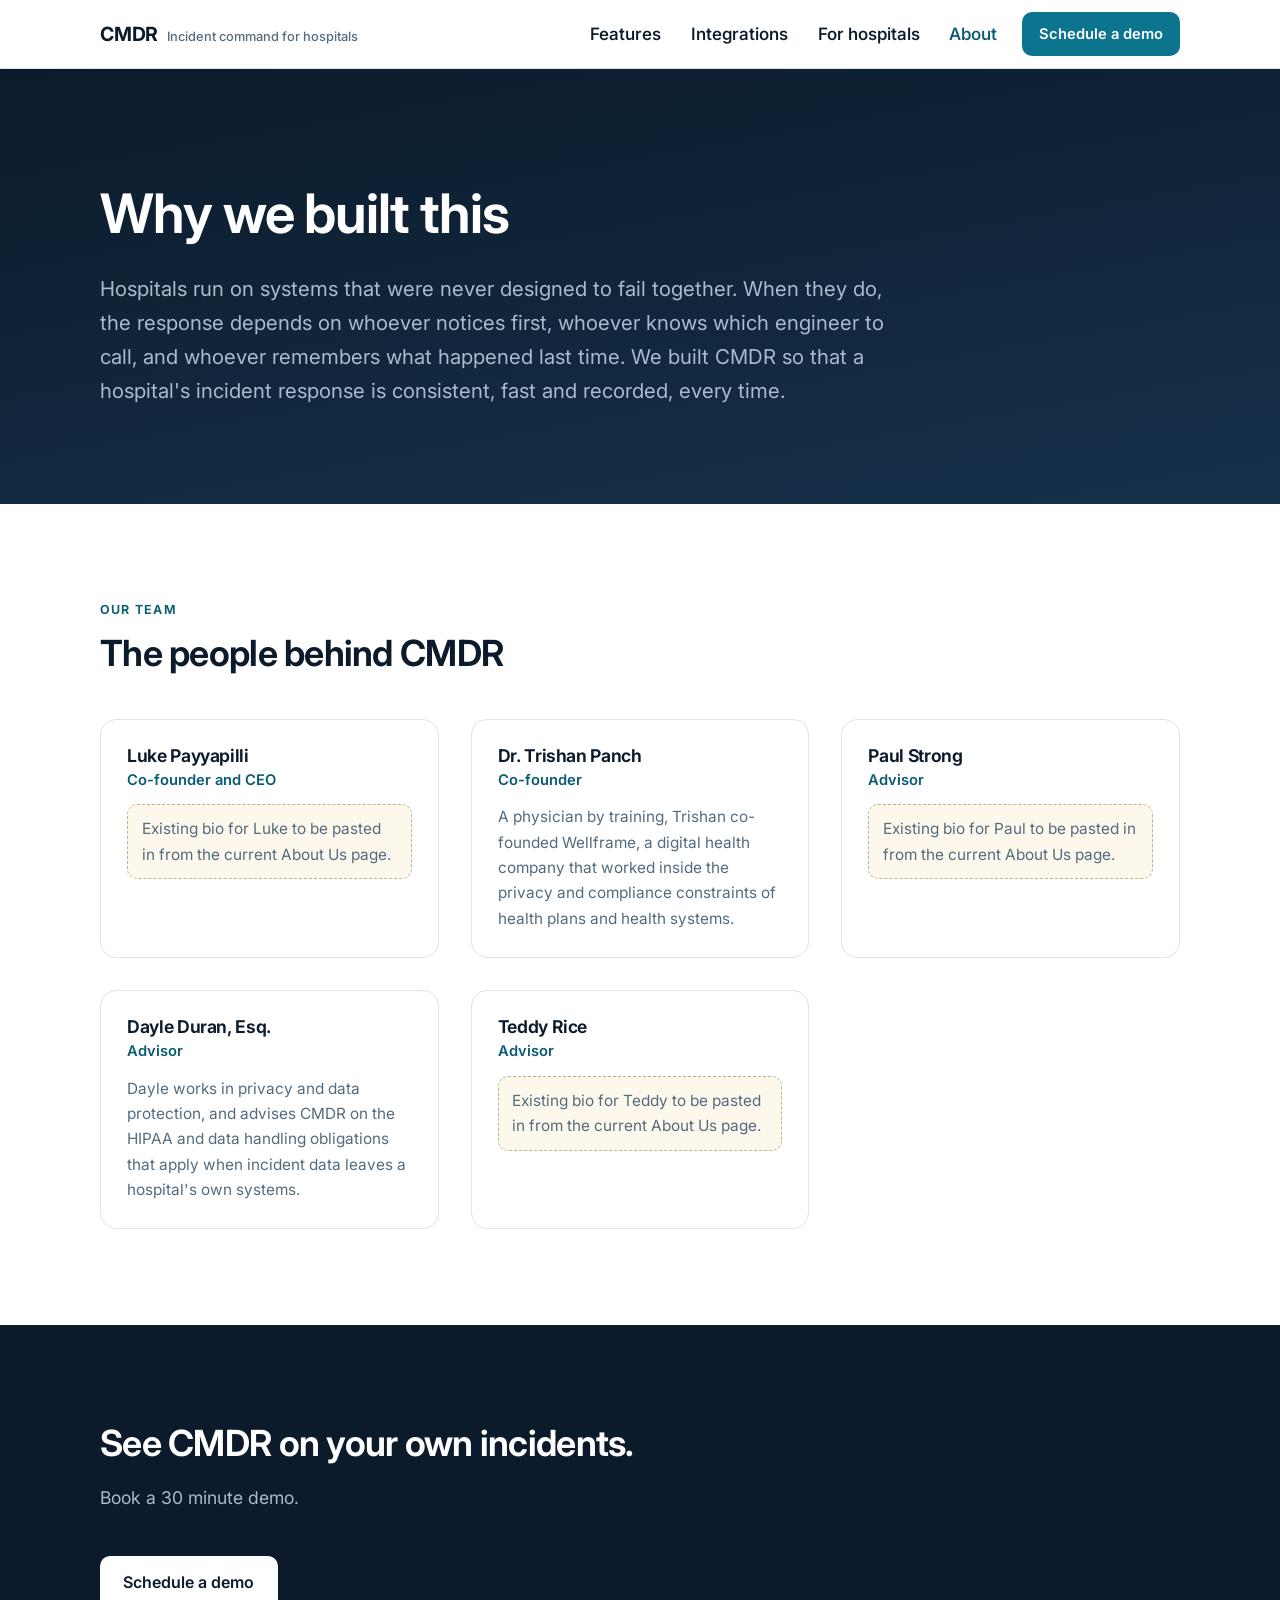
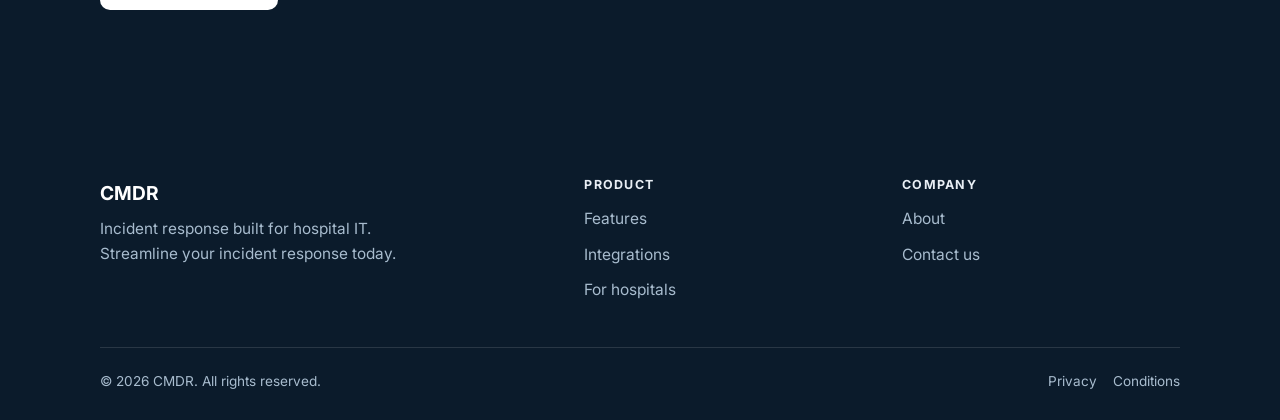
==== about.html @ bb186358 "Reposition site for hospital IT buyers Applies the suggestions in "CMDR website: suggested changes"." ====
<!DOCTYPE html>
<html lang="en">
<head>
  <meta charset="utf-8">
  <meta name="viewport" content="width=device-width, initial-scale=1">
  <title>Our Team - CMDR Incident Response for Hospitals</title>
  <meta name="description" content="Why we built CMDR, and the team behind incident response for hospital IT.">
  <link rel="preconnect" href="https://fonts.googleapis.com">
  <link rel="preconnect" href="https://fonts.gstatic.com" crossorigin>
  <link rel="stylesheet" href="https://fonts.googleapis.com/css2?family=Inter:wght@400;500;600;700&display=swap">
  <link rel="stylesheet" href="assets/css/styles.css">
</head>
<body>
    <a class="visually-hidden" href="#main">Skip to content</a>

  <header class="site-header">
    <div class="wrap site-header__inner">
      <a class="brand" href="index.html">
        CMDR
        <span class="brand__tag">Incident command for hospitals</span>
      </a>

      <button class="nav-toggle" type="button" aria-controls="site-nav" aria-expanded="false">
        Menu
      </button>

      <!-- Product (Features, Integrations) / Healthcare / About / Schedule a demo -->
      <nav class="nav" id="site-nav" aria-label="Main">
        <ul class="nav__list">
          <li><a class="nav__link" href="features.html">Features</a></li>
          <li><a class="nav__link" href="integrations.html">Integrations</a></li>
          <li><a class="nav__link" href="healthcare.html">For hospitals</a></li>
          <li><a class="nav__link" href="about.html" aria-current="page">About</a></li>
            <li class="nav__cta"><a class="btn btn--primary btn--sm" href="contact.html">Schedule a demo</a></li>
        </ul>
      </nav>
    </div>
  </header>

  <main id="main">

    <!-- Why we built this. -->
    <section class="hero">
      <div class="wrap">
        <h1>Why we built this</h1>
        <p class="hero__sub">
          Hospitals run on systems that were never designed to fail together. When
          they do, the response depends on whoever notices first, whoever knows
          which engineer to call, and whoever remembers what happened last time. We
          built CMDR so that a hospital's incident response is consistent, fast and
          recorded, every time.
        </p>
      </div>
    </section>

    <!-- Team: roles added; bio bodies still to be pasted back in, see NOTES.md. -->
    <section class="section">
      <div class="wrap">
        <div class="section-head">
          <span class="eyebrow">Our team</span>
          <h2>The people behind CMDR</h2>
        </div>

        <div class="grid grid--3">
          <div class="person">
            <h3>Luke Payyapilli</h3>
            <span class="person__role">Co-founder and CEO</span>
            <!-- TODO: paste the existing bio for Luke from the current About Us page. -->
            <p class="todo">Existing bio for Luke to be pasted in from the current About Us page.</p>
          </div>

          <div class="person">
            <h3>Dr. Trishan Panch</h3>
            <span class="person__role">Co-founder</span>
            <!-- TODO: paste the existing bio, keeping the added healthcare clause below. -->
            <p>
              A physician by training, Trishan co-founded Wellframe, a digital
              health company that worked inside the privacy and compliance
              constraints of health plans and health systems.
            </p>
          </div>

          <div class="person">
            <h3>Paul Strong</h3>
            <span class="person__role">Advisor</span>
            <!-- TODO: paste the existing bio for Paul from the current About Us page. -->
            <p class="todo">Existing bio for Paul to be pasted in from the current About Us page.</p>
          </div>

          <div class="person">
            <h3>Dayle Duran, Esq.</h3>
            <span class="person__role">Advisor</span>
            <!-- TODO: paste the existing bio, keeping the added privacy clause below. -->
            <p>
              Dayle works in privacy and data protection, and advises CMDR on the
              HIPAA and data handling obligations that apply when incident data
              leaves a hospital's own systems.
            </p>
          </div>

          <div class="person">
            <h3>Teddy Rice</h3>
            <span class="person__role">Advisor</span>
            <!-- TODO: paste the existing bio for Teddy from the current About Us page. -->
            <p class="todo">Existing bio for Teddy to be pasted in from the current About Us page.</p>
          </div>
        </div>
      </div>
    </section>

    <!-- PARTNERS BLOCK - PENDING CONFIRMATION: enable once Boston Children's Hospital has
         approved use of its name and logo on the website. The MSA covers
         publishing results, which may not extend to logo use.
    <section class="section section--alt">
      <div class="wrap partners">
        <p class="partners__label">Partners</p>
        <div class="partners__row">
          <div class="partners__item">Boston Children's Hospital &mdash; Founding Hospital Partner</div>
          <div class="partners__item">BCH Innovation and Digital Health Accelerator</div>
        </div>
      </div>
    </section>
    -->

    <section class="section section--dark">
      <div class="wrap">
        <div class="section-head">
          <h2>See CMDR on your own incidents.</h2>
          <p class="lede">Book a 30 minute demo.</p>
        </div>
        <div class="btn-row">
          <a class="btn btn--on-dark" href="contact.html">Schedule a demo</a>
        </div>
      </div>
    </section>

  </main>

    <footer class="site-footer">
    <div class="wrap">
      <div class="footer-top">
        <div class="footer-brand">
          <span class="footer-brand__name">CMDR</span>
          <p>Incident response built for hospital IT. Streamline your incident response today.</p>
          <!-- PENDING CONFIRMATION: enable once Boston Children's Hospital has
               approved use of its name on the website.
          <p style="margin-top:.6rem">Built in Boston with Boston Children's Hospital.</p>
          -->
        </div>

        <div class="footer-col">
          <h4>Product</h4>
          <ul>
            <li><a href="features.html">Features</a></li>
            <li><a href="integrations.html">Integrations</a></li>
            <li><a href="healthcare.html">For hospitals</a></li>
          </ul>
        </div>

        <div class="footer-col">
          <h4>Company</h4>
          <ul>
            <li><a href="about.html">About</a></li>
            <li><a href="contact.html">Contact us</a></li>
          </ul>
        </div>
      </div>

      <div class="footer-bottom">
        <span>&copy; 2026 CMDR. All rights reserved.</span>
        <span class="footer-legal">
          <a href="privacy.html">Privacy</a>
          <a href="terms.html">Conditions</a>
        </span>
      </div>
    </div>
  </footer>

  <script src="assets/js/main.js" defer></script>
</body>
</html>
---- assets/css/styles.css ----
/* ==========================================================================
   CMDR — incident response for hospital IT
   Design tokens + components. No build step; single stylesheet.
   ========================================================================== */

:root {
  --ink:          #0b1b2b;
  --ink-2:        #16304a;
  --accent:       #0d7490;
  --accent-dark:  #095c74;
  --accent-soft:  #e6f2f6;
  --surface:      #ffffff;
  --surface-alt:  #f5f8fa;
  --border:       #dce5eb;
  --text:         #1b2a38;
  --muted:        #536b7f;
  --on-dark:      #e8eef4;
  --on-dark-mute: #a8bcce;

  --radius:    10px;
  --radius-lg: 16px;
  --shadow:    0 1px 2px rgba(11, 27, 43, .06), 0 8px 24px rgba(11, 27, 43, .06);
  --shadow-lg: 0 2px 4px rgba(11, 27, 43, .06), 0 20px 48px rgba(11, 27, 43, .12);

  --gutter:  20px;
  --maxw:    1120px;
  --maxw-rd: 760px; /* reading measure */

  --font: "Inter", -apple-system, BlinkMacSystemFont, "Segoe UI", Roboto,
          "Helvetica Neue", Arial, sans-serif;
}

*, *::before, *::after { box-sizing: border-box; }

html { -webkit-text-size-adjust: 100%; scroll-behavior: smooth; }

body {
  margin: 0;
  font-family: var(--font);
  font-size: 17px;
  line-height: 1.65;
  color: var(--text);
  background: var(--surface);
  -webkit-font-smoothing: antialiased;
}

h1, h2, h3, h4 {
  margin: 0 0 .5em;
  line-height: 1.18;
  letter-spacing: -.02em;
  color: var(--ink);
  font-weight: 650;
}
h1 { font-size: clamp(2.1rem, 5.2vw, 3.4rem); }
h2 { font-size: clamp(1.6rem, 3.4vw, 2.25rem); }
h3 { font-size: 1.2rem; }
p  { margin: 0 0 1rem; }
p:last-child { margin-bottom: 0; }

a { color: var(--accent-dark); text-decoration: none; }
a:hover { text-decoration: underline; }

img, svg { max-width: 100%; height: auto; display: block; }

:focus-visible {
  outline: 3px solid var(--accent);
  outline-offset: 2px;
  border-radius: 4px;
}

.visually-hidden {
  position: absolute; width: 1px; height: 1px;
  margin: -1px; padding: 0; overflow: hidden;
  clip: rect(0 0 0 0); white-space: nowrap; border: 0;
}

/* --------------------------------------------------------------- layout -- */

.wrap {
  width: 100%;
  max-width: var(--maxw);
  margin-inline: auto;
  padding-inline: var(--gutter);
}

.section { padding: clamp(56px, 8vw, 96px) 0; }
.section--tight { padding: clamp(40px, 5vw, 64px) 0; }
.section--alt { background: var(--surface-alt); }
.section--dark { background: var(--ink); color: var(--on-dark); }
.section--dark h2, .section--dark h3 { color: #fff; }
.section--dark p { color: var(--on-dark-mute); }
.section + .section { border-top: 1px solid transparent; }

.eyebrow {
  display: block;
  font-size: .78rem;
  font-weight: 650;
  letter-spacing: .1em;
  text-transform: uppercase;
  color: var(--accent-dark);
  margin-bottom: .75rem;
}
.section--dark .eyebrow { color: #6fc6de; }

.lede { font-size: 1.1rem; color: var(--muted); max-width: var(--maxw-rd); }
.section--dark .lede { color: var(--on-dark-mute); }

.section-head { max-width: var(--maxw-rd); margin-bottom: clamp(28px, 4vw, 44px); }

.grid { display: grid; gap: clamp(20px, 3vw, 32px); }
@media (min-width: 720px) {
  .grid--2 { grid-template-columns: repeat(2, 1fr); }
  .grid--3 { grid-template-columns: repeat(3, 1fr); }
  .grid--4 { grid-template-columns: repeat(2, 1fr); }
}
@media (min-width: 1000px) {
  .grid--4 { grid-template-columns: repeat(4, 1fr); }
}
.grid--cards { grid-template-columns: repeat(auto-fit, minmax(230px, 1fr)); }

/* --------------------------------------------------------------- buttons -- */

.btn {
  display: inline-flex;
  align-items: center;
  gap: .5rem;
  padding: .8rem 1.4rem;
  border: 1px solid transparent;
  border-radius: var(--radius);
  font: inherit;
  font-weight: 600;
  font-size: 1rem;
  cursor: pointer;
  text-decoration: none;
  transition: background-color .15s ease, border-color .15s ease, color .15s ease;
}
.btn:hover { text-decoration: none; }

.btn--primary { background: var(--accent); color: #fff; }
.btn--primary:hover { background: var(--accent-dark); }

.btn--ghost { background: transparent; color: var(--ink); border-color: var(--border); }
.btn--ghost:hover { border-color: var(--accent); color: var(--accent-dark); }

.btn--on-dark { background: #fff; color: var(--ink); }
.btn--on-dark:hover { background: var(--accent-soft); }

.btn--sm { padding: .55rem 1rem; font-size: .92rem; }

.btn-row { display: flex; flex-wrap: wrap; gap: 12px; align-items: center; }

/* ---------------------------------------------------------------- header -- */

.site-header {
  position: sticky;
  top: 0;
  z-index: 50;
  /* Opaque by default: where backdrop-filter is unsupported, a translucent
     header lets scrolled content bleed through it. */
  background: var(--surface);
  border-bottom: 1px solid var(--border);
}
@supports (backdrop-filter: blur(8px)) {
  .site-header {
    background: rgba(255, 255, 255, .88);
    backdrop-filter: blur(10px);
  }
}
.site-header__inner {
  display: flex;
  align-items: center;
  gap: 16px;
  min-height: 68px;
}

.brand {
  display: inline-flex;
  align-items: baseline;
  gap: .55rem;
  font-weight: 700;
  font-size: 1.22rem;
  letter-spacing: -.01em;
  color: var(--ink);
  margin-right: auto;
}
.brand:hover { text-decoration: none; }
.brand__tag {
  font-size: .8rem;
  font-weight: 500;
  letter-spacing: 0;
  color: var(--muted);
  white-space: nowrap;
}
@media (max-width: 600px) { .brand__tag { display: none; } }

.nav-toggle {
  display: inline-flex;
  align-items: center;
  gap: .5rem;
  margin-left: auto;
  padding: .5rem .8rem;
  background: transparent;
  border: 1px solid var(--border);
  border-radius: var(--radius);
  font: inherit;
  font-size: .95rem;
  color: var(--ink);
  cursor: pointer;
}
@media (min-width: 900px) { .nav-toggle { display: none; } }

.nav { display: none; }
.nav[data-open="true"] { display: block; }
.nav__list {
  list-style: none;
  margin: 0;
  padding: 0 0 16px;
  display: flex;
  flex-direction: column;
  gap: 2px;
}
.nav__link {
  display: block;
  padding: .6rem .2rem;
  font-weight: 550;
  color: var(--ink);
}
.nav__link:hover { color: var(--accent-dark); text-decoration: none; }
.nav__link[aria-current="page"] { color: var(--accent-dark); }
.nav__cta { margin-top: 8px; }

@media (min-width: 900px) {
  .nav { display: block !important; margin-left: auto; }
  .nav__list { flex-direction: row; align-items: center; gap: 4px; padding: 0; }
  .nav__link { padding: .5rem .8rem; border-radius: var(--radius); }
  .nav__cta { margin: 0 0 0 8px; }
}

/* ------------------------------------------------------------------ hero -- */

.hero {
  background: linear-gradient(170deg, var(--ink) 0%, var(--ink-2) 100%);
  color: var(--on-dark);
  padding: clamp(64px, 9vw, 112px) 0 clamp(56px, 8vw, 96px);
}
.hero h1 { color: #fff; max-width: 18ch; }
.hero__sub {
  font-size: clamp(1.05rem, 1.8vw, 1.28rem);
  color: var(--on-dark-mute);
  max-width: 62ch;
  margin-bottom: 2rem;
}
.hero__sub strong { color: #fff; font-weight: 600; }
.hero__note {
  margin-top: 1.5rem;
  font-size: .95rem;
  color: var(--on-dark-mute);
}

/* ------------------------------------------------------- problem / proof -- */

.band { display: grid; gap: clamp(20px, 3vw, 28px); }
@media (min-width: 820px) { .band { grid-template-columns: 1fr 1fr; } }

.band__card {
  padding: clamp(24px, 3vw, 32px);
  border: 1px solid var(--border);
  border-radius: var(--radius-lg);
  background: var(--surface);
}
.band__card--fix {
  background: var(--accent-soft);
  border-color: #c3dfe8;
}
.band__label {
  font-size: .78rem;
  font-weight: 700;
  letter-spacing: .1em;
  text-transform: uppercase;
  color: var(--muted);
  margin-bottom: .6rem;
}
.band__card--fix .band__label { color: var(--accent-dark); }
.band__card p { font-size: 1.06rem; }

/* --------------------------------------------------------------- partners -- */

.partners { text-align: center; }
.partners__label {
  font-size: .8rem;
  font-weight: 650;
  letter-spacing: .1em;
  text-transform: uppercase;
  color: var(--muted);
  margin-bottom: 1rem;
}
.partners__row {
  display: flex;
  flex-wrap: wrap;
  gap: clamp(24px, 5vw, 56px);
  align-items: center;
  justify-content: center;
}
.partners__item { font-weight: 600; color: var(--ink); }

/* ---------------------------------------------------------------- cards --- */

.card {
  padding: clamp(22px, 2.6vw, 28px);
  background: var(--surface);
  border: 1px solid var(--border);
  border-radius: var(--radius-lg);
  height: 100%;
}
.card h3 { margin-bottom: .4rem; }
.card p { color: var(--muted); font-size: .98rem; }
.card__num {
  display: inline-flex;
  align-items: center;
  justify-content: center;
  width: 30px; height: 30px;
  margin-bottom: 1rem;
  border-radius: 8px;
  background: var(--accent-soft);
  color: var(--accent-dark);
  font-size: .9rem;
  font-weight: 700;
}
.section--dark .card {
  background: rgba(255, 255, 255, .04);
  border-color: rgba(255, 255, 255, .14);
}
.section--dark .card p { color: var(--on-dark-mute); }
.section--dark .card__num { background: rgba(111, 198, 222, .16); color: #8fd6e8; }

/* ------------------------------------------------------------- accordion -- */

.accordion { border-top: 1px solid var(--border); max-width: 880px; }
.accordion__item { border-bottom: 1px solid var(--border); }
.accordion__trigger {
  display: flex;
  align-items: flex-start;
  gap: 1rem;
  width: 100%;
  padding: 1.15rem .25rem;
  background: none;
  border: 0;
  font: inherit;
  font-size: 1.08rem;
  font-weight: 600;
  color: var(--ink);
  text-align: left;
  cursor: pointer;
}
.accordion__trigger:hover { color: var(--accent-dark); }
.accordion__icon {
  flex: none;
  margin-left: auto;
  width: 22px; height: 22px;
  position: relative;
  translate: 0 4px;
}
.accordion__icon::before,
.accordion__icon::after {
  content: "";
  position: absolute;
  inset: 50% 0 auto 0;
  height: 2px;
  background: var(--accent);
  border-radius: 2px;
  transition: transform .18s ease;
}
.accordion__icon::after { rotate: 90deg; }
.accordion__trigger[aria-expanded="true"] .accordion__icon::after { transform: scaleX(0); }
.accordion__panel { padding: 0 3rem 1.4rem .25rem; max-width: 72ch; }
.accordion__panel[hidden] { display: none; }
.accordion__panel p { color: var(--muted); }
.accordion__panel dt { font-weight: 600; color: var(--ink); margin-top: .85rem; }
.accordion__panel dd { margin: .15rem 0 0; color: var(--muted); }

/* ------------------------------------------------------------ media rows -- */

.media {
  display: grid;
  gap: clamp(24px, 4vw, 48px);
  align-items: center;
}
@media (min-width: 900px) {
  .media { grid-template-columns: 1fr 1.15fr; }
  .media--flip .media__text { order: 2; }
}
.media + .media { margin-top: clamp(48px, 7vw, 88px); }
.media__text { max-width: 54ch; }

.figure {
  margin: 0;
  border: 1px solid var(--border);
  border-radius: var(--radius-lg);
  background: var(--surface-alt);
  box-shadow: var(--shadow);
  overflow: hidden;
}
.figure svg { width: 100%; height: auto; display: block; }
.figure figcaption {
  padding: .7rem 1rem;
  border-top: 1px solid var(--border);
  font-size: .85rem;
  color: var(--muted);
  background: var(--surface);
}

/* ------------------------------------------------------------- timeline -- */

.phase { position: relative; padding-left: 1.75rem; }
.phase::before {
  content: "";
  position: absolute;
  left: 0; top: .55rem;
  width: 11px; height: 11px;
  border-radius: 50%;
  background: var(--accent);
}
.phase::after {
  content: "";
  position: absolute;
  left: 5px; top: 1.6rem; bottom: -1.4rem;
  width: 1px;
  background: var(--border);
}
.phase:last-child::after { display: none; }
.phase + .phase { margin-top: clamp(28px, 3vw, 40px); }
.phase__year {
  font-size: .8rem;
  font-weight: 700;
  letter-spacing: .08em;
  text-transform: uppercase;
  color: var(--accent-dark);
}
.phase h3 { margin: .15rem 0 .35rem; }
.phase p { color: var(--muted); max-width: 66ch; }

.tag {
  display: inline-block;
  margin-left: .6rem;
  padding: .12rem .5rem;
  border: 1px solid var(--border);
  border-radius: 999px;
  background: var(--surface-alt);
  font-size: .72rem;
  font-weight: 650;
  letter-spacing: .04em;
  text-transform: uppercase;
  color: var(--muted);
  vertical-align: 2px;
}

/* ----------------------------------------------------------- integrations -- */

.integration {
  display: flex;
  flex-direction: column;
  gap: .9rem;
  align-items: flex-start;
  padding: clamp(20px, 2.4vw, 26px);
  background: var(--surface);
  border: 1px solid var(--border);
  border-radius: var(--radius-lg);
  height: 100%;
}
.integration__mark {
  flex: none;
  width: 40px; height: 40px;
  display: grid;
  place-items: center;
  border-radius: 9px;
  background: var(--accent-soft);
  color: var(--accent-dark);
  font-size: .82rem;
  font-weight: 700;
}
.integration h3 { font-size: 1.05rem; margin-bottom: .25rem; }
.integration p { margin: 0; font-size: .95rem; color: var(--muted); }

.status-note {
  display: flex;
  gap: .75rem;
  max-width: var(--maxw-rd);
  margin-top: clamp(28px, 3vw, 36px);
  padding: 1rem 1.15rem;
  border: 1px solid var(--border);
  border-left: 3px solid var(--accent);
  border-radius: var(--radius);
  background: var(--surface-alt);
  font-size: .95rem;
  color: var(--muted);
}

/* ------------------------------------------------------------------ team -- */

.person {
  padding: clamp(20px, 2.4vw, 26px);
  border: 1px solid var(--border);
  border-radius: var(--radius-lg);
  background: var(--surface);
  height: 100%;
}
.person h3 { margin-bottom: .1rem; font-size: 1.1rem; }
.person__role {
  display: block;
  margin-bottom: .75rem;
  font-size: .92rem;
  font-weight: 600;
  color: var(--accent-dark);
}
.person p { font-size: .96rem; color: var(--muted); }

/* ------------------------------------------------------------------ form -- */

.form-card {
  padding: clamp(24px, 3.4vw, 40px);
  background: var(--surface);
  border: 1px solid var(--border);
  border-radius: var(--radius-lg);
  box-shadow: var(--shadow);
}
.field { margin-bottom: 1.1rem; }
.field label {
  display: block;
  margin-bottom: .35rem;
  font-size: .92rem;
  font-weight: 600;
  color: var(--ink);
}
.field .hint { font-weight: 400; color: var(--muted); }
.field input,
.field select,
.field textarea {
  width: 100%;
  padding: .7rem .85rem;
  font: inherit;
  font-size: 1rem;
  color: var(--text);
  background: var(--surface);
  border: 1px solid var(--border);
  border-radius: var(--radius);
}
.field textarea { min-height: 120px; resize: vertical; }
.field input:focus, .field select:focus, .field textarea:focus { border-color: var(--accent); }
.field-row { display: grid; gap: 1.1rem; }
@media (min-width: 560px) { .field-row { grid-template-columns: 1fr 1fr; } }
.form-foot { margin-top: .5rem; font-size: .88rem; color: var(--muted); }

/* ---------------------------------------------------------------- footer -- */

.site-footer {
  background: var(--ink);
  color: var(--on-dark-mute);
  padding: clamp(48px, 6vw, 72px) 0 28px;
}
.site-footer a { color: var(--on-dark-mute); }
.site-footer a:hover { color: #fff; }

.footer-top {
  display: grid;
  gap: clamp(28px, 4vw, 40px);
  padding-bottom: clamp(32px, 4vw, 44px);
  border-bottom: 1px solid rgba(255, 255, 255, .12);
}
@media (min-width: 760px) {
  .footer-top { grid-template-columns: 1.6fr 1fr 1fr; }
}
.footer-brand__name {
  display: block;
  font-size: 1.2rem;
  font-weight: 700;
  color: #fff;
  margin-bottom: .4rem;
}
.footer-brand p { max-width: 34ch; font-size: .96rem; }

.footer-col h4 {
  font-size: .78rem;
  font-weight: 700;
  letter-spacing: .1em;
  text-transform: uppercase;
  color: var(--on-dark);
  margin-bottom: .75rem;
}
.footer-col ul { list-style: none; margin: 0; padding: 0; }
.footer-col li + li { margin-top: .45rem; }
.footer-col a { font-size: .97rem; }

.footer-bottom {
  display: flex;
  flex-wrap: wrap;
  gap: .75rem 1.5rem;
  align-items: center;
  padding-top: 22px;
  font-size: .85rem;
}
.footer-legal { display: flex; flex-wrap: wrap; gap: 1rem; margin-left: auto; }
.footer-legal a { font-size: .85rem; }

@media (prefers-reduced-motion: reduce) {
  html { scroll-behavior: auto; }
  * { transition-duration: .01ms !important; }
}

/* A page title that is a full sentence rather than a headline needs a
   smaller size than the display h1. */
.h1-sentence {
  font-size: clamp(1.65rem, 3vw, 2.15rem);
  max-width: 28ch;
}

/* Visibly unfinished content, so a placeholder can never be published by
   accident. Remove the element along with the class when the copy lands. */
.todo {
  margin: 0;
  padding: .7rem .85rem;
  border: 1px dashed #c2b18a;
  border-radius: var(--radius);
  background: #fdf8ec;
  font-size: .88rem;
  color: #7a6430;
}
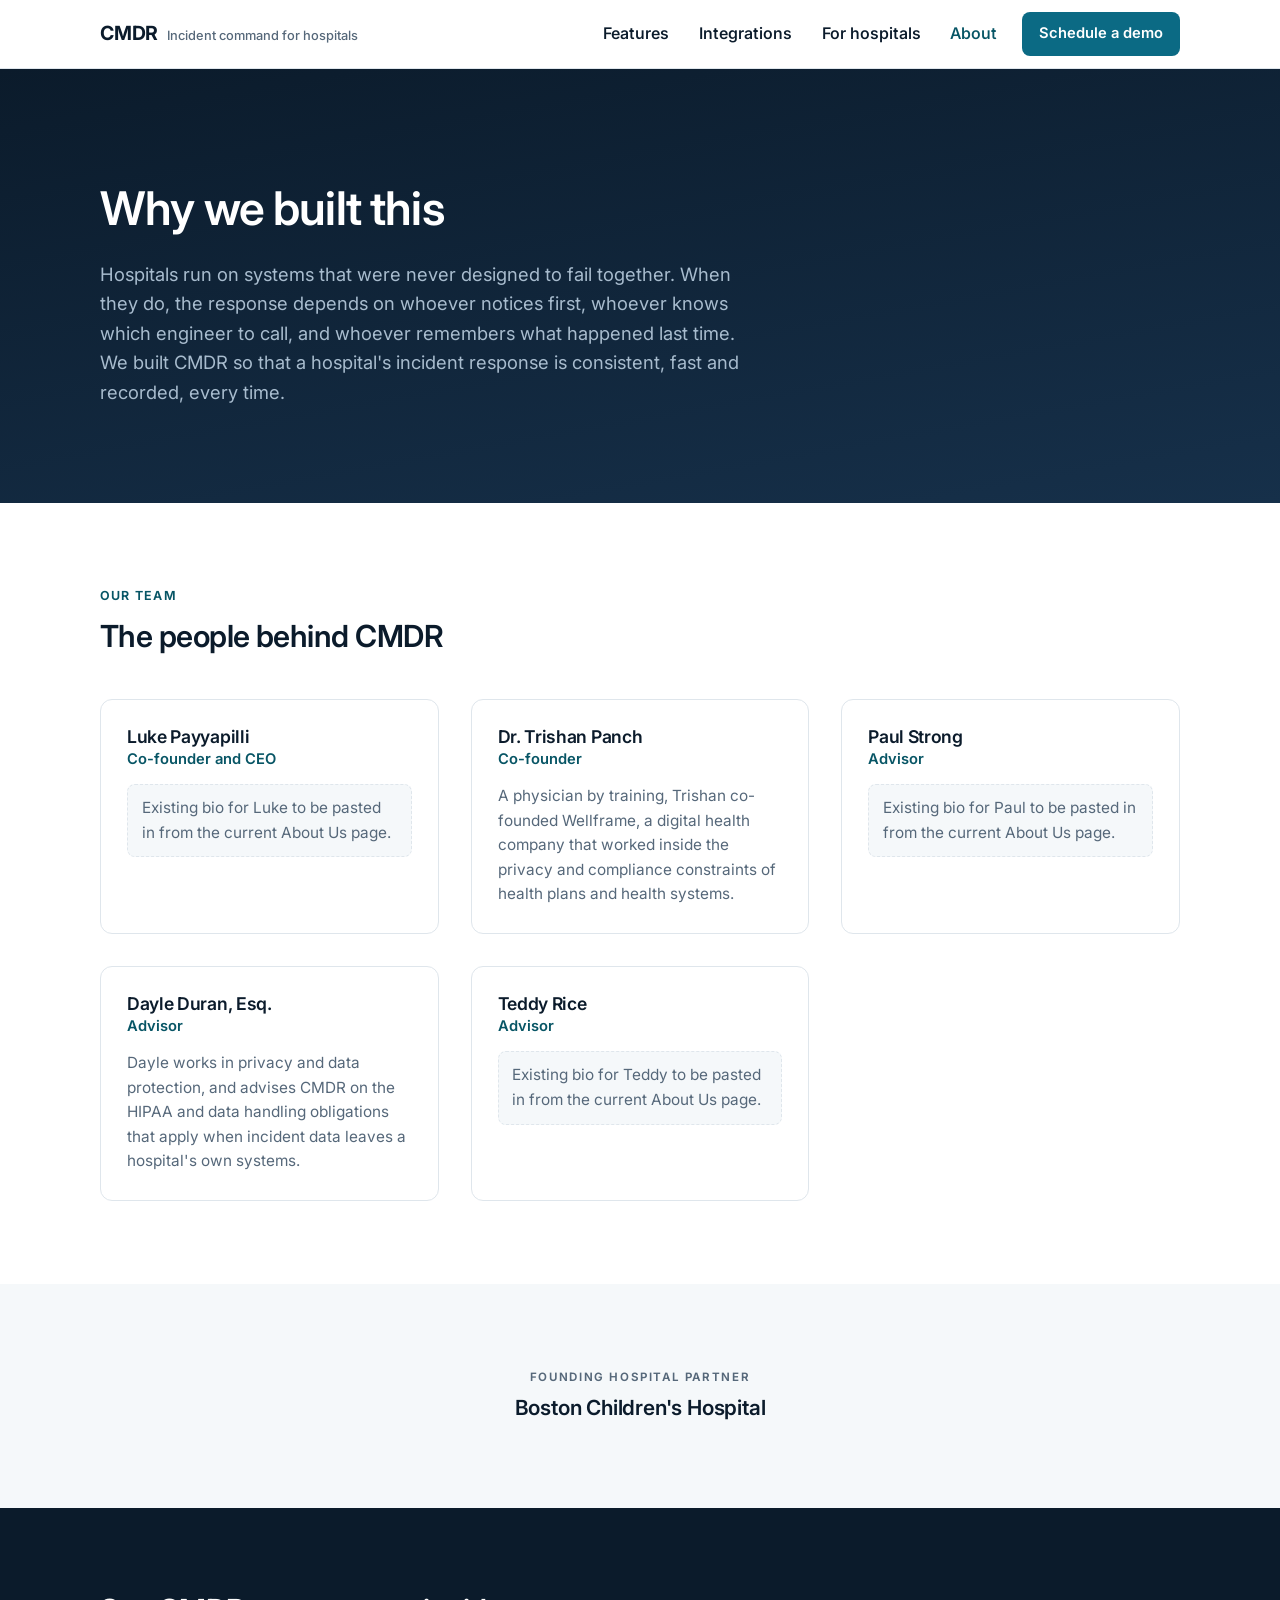
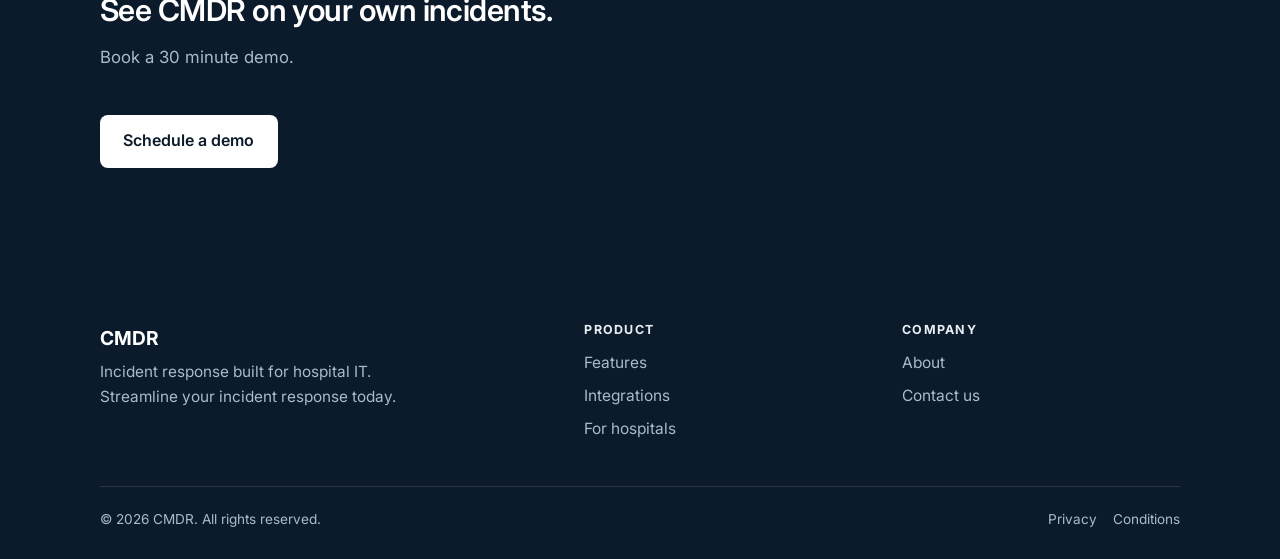
==== commit ac1daa8e: "Tighten copy, add BCH partner and the savings story from the deck Professionalism and concision pass" ====
--- a/about.html
+++ b/about.html
@@ -108,19 +108,12 @@
       </div>
     </section>
 
-    <!-- PARTNERS BLOCK - PENDING CONFIRMATION: enable once Boston Children's Hospital has
-         approved use of its name and logo on the website. The MSA covers
-         publishing results, which may not extend to logo use.
     <section class="section section--alt">
       <div class="wrap partners">
-        <p class="partners__label">Partners</p>
-        <div class="partners__row">
-          <div class="partners__item">Boston Children's Hospital &mdash; Founding Hospital Partner</div>
-          <div class="partners__item">BCH Innovation and Digital Health Accelerator</div>
-        </div>
+        <p class="partners__label">Founding Hospital Partner</p>
+        <p class="partners__name">Boston Children's Hospital</p>
       </div>
     </section>
-    -->
 
     <section class="section section--dark">
       <div class="wrap">
--- a/assets/css/styles.css
+++ b/assets/css/styles.css
@@ -6,20 +6,20 @@
 :root {
   --ink:          #0b1b2b;
   --ink-2:        #16304a;
-  --accent:       #0d7490;
-  --accent-dark:  #095c74;
-  --accent-soft:  #e6f2f6;
+  --accent:       #0b6a84;
+  --accent-dark:  #075565;
+  --accent-soft:  #eaf3f6;
   --surface:      #ffffff;
   --surface-alt:  #f5f8fa;
-  --border:       #dce5eb;
+  --border:       #dfe6ec;
   --text:         #1b2a38;
-  --muted:        #536b7f;
+  --muted:        #56687a;
   --on-dark:      #e8eef4;
   --on-dark-mute: #a8bcce;
 
-  --radius:    10px;
-  --radius-lg: 16px;
-  --shadow:    0 1px 2px rgba(11, 27, 43, .06), 0 8px 24px rgba(11, 27, 43, .06);
+  --radius:    8px;
+  --radius-lg: 12px;
+  --shadow:    0 1px 2px rgba(11, 27, 43, .04), 0 4px 12px rgba(11, 27, 43, .04);
   --shadow-lg: 0 2px 4px rgba(11, 27, 43, .06), 0 20px 48px rgba(11, 27, 43, .12);
 
   --gutter:  20px;
@@ -37,8 +37,8 @@
 body {
   margin: 0;
   font-family: var(--font);
-  font-size: 17px;
-  line-height: 1.65;
+  font-size: 16px;
+  line-height: 1.6;
   color: var(--text);
   background: var(--surface);
   -webkit-font-smoothing: antialiased;
@@ -46,14 +46,14 @@
 
 h1, h2, h3, h4 {
   margin: 0 0 .5em;
-  line-height: 1.18;
-  letter-spacing: -.02em;
-  color: var(--ink);
-  font-weight: 650;
-}
-h1 { font-size: clamp(2.1rem, 5.2vw, 3.4rem); }
-h2 { font-size: clamp(1.6rem, 3.4vw, 2.25rem); }
-h3 { font-size: 1.2rem; }
+  line-height: 1.2;
+  letter-spacing: -.018em;
+  color: var(--ink);
+  font-weight: 600;
+}
+h1 { font-size: clamp(2rem, 4.4vw, 2.9rem); }
+h2 { font-size: clamp(1.45rem, 2.8vw, 1.9rem); }
+h3 { font-size: 1.08rem; }
 p  { margin: 0 0 1rem; }
 p:last-child { margin-bottom: 0; }
 
@@ -83,8 +83,8 @@
   padding-inline: var(--gutter);
 }
 
-.section { padding: clamp(56px, 8vw, 96px) 0; }
-.section--tight { padding: clamp(40px, 5vw, 64px) 0; }
+.section { padding: clamp(52px, 6.5vw, 84px) 0; }
+.section--tight { padding: clamp(36px, 4.5vw, 56px) 0; }
 .section--alt { background: var(--surface-alt); }
 .section--dark { background: var(--ink); color: var(--on-dark); }
 .section--dark h2, .section--dark h3 { color: #fff; }
@@ -102,7 +102,7 @@
 }
 .section--dark .eyebrow { color: #6fc6de; }
 
-.lede { font-size: 1.1rem; color: var(--muted); max-width: var(--maxw-rd); }
+.lede { font-size: 1.05rem; color: var(--muted); max-width: var(--maxw-rd); }
 .section--dark .lede { color: var(--on-dark-mute); }
 
 .section-head { max-width: var(--maxw-rd); margin-bottom: clamp(28px, 4vw, 44px); }
@@ -243,12 +243,12 @@
   color: var(--on-dark);
   padding: clamp(64px, 9vw, 112px) 0 clamp(56px, 8vw, 96px);
 }
-.hero h1 { color: #fff; max-width: 18ch; }
+.hero h1 { color: #fff; max-width: 19ch; }
 .hero__sub {
-  font-size: clamp(1.05rem, 1.8vw, 1.28rem);
+  font-size: clamp(1.02rem, 1.5vw, 1.15rem);
   color: var(--on-dark-mute);
-  max-width: 62ch;
-  margin-bottom: 2rem;
+  max-width: 54ch;
+  margin-bottom: 1.6rem;
 }
 .hero__sub strong { color: #fff; font-weight: 600; }
 .hero__note {
@@ -281,27 +281,31 @@
   margin-bottom: .6rem;
 }
 .band__card--fix .band__label { color: var(--accent-dark); }
-.band__card p { font-size: 1.06rem; }
+.band__card p { font-size: 1rem; }
 
 /* --------------------------------------------------------------- partners -- */
 
+.partner-strip {
+  padding: clamp(22px, 3vw, 30px) 0;
+  border-bottom: 1px solid var(--border);
+  background: var(--surface);
+}
 .partners { text-align: center; }
 .partners__label {
-  font-size: .8rem;
+  margin: 0 0 .3rem;
+  font-size: .72rem;
   font-weight: 650;
-  letter-spacing: .1em;
+  letter-spacing: .14em;
   text-transform: uppercase;
   color: var(--muted);
-  margin-bottom: 1rem;
-}
-.partners__row {
-  display: flex;
-  flex-wrap: wrap;
-  gap: clamp(24px, 5vw, 56px);
-  align-items: center;
-  justify-content: center;
-}
-.partners__item { font-weight: 600; color: var(--ink); }
+}
+.partners__name {
+  margin: 0;
+  font-size: clamp(1.05rem, 2vw, 1.3rem);
+  font-weight: 600;
+  letter-spacing: -.01em;
+  color: var(--ink);
+}
 
 /* ---------------------------------------------------------------- cards --- */
 
@@ -313,25 +317,12 @@
   height: 100%;
 }
 .card h3 { margin-bottom: .4rem; }
-.card p { color: var(--muted); font-size: .98rem; }
-.card__num {
-  display: inline-flex;
-  align-items: center;
-  justify-content: center;
-  width: 30px; height: 30px;
-  margin-bottom: 1rem;
-  border-radius: 8px;
-  background: var(--accent-soft);
-  color: var(--accent-dark);
-  font-size: .9rem;
-  font-weight: 700;
-}
+.card p { color: var(--muted); font-size: .95rem; }
 .section--dark .card {
   background: rgba(255, 255, 255, .04);
   border-color: rgba(255, 255, 255, .14);
 }
 .section--dark .card p { color: var(--on-dark-mute); }
-.section--dark .card__num { background: rgba(111, 198, 222, .16); color: #8fd6e8; }
 
 /* ------------------------------------------------------------- accordion -- */
 
@@ -342,11 +333,11 @@
   align-items: flex-start;
   gap: 1rem;
   width: 100%;
-  padding: 1.15rem .25rem;
+  padding: 1.05rem .25rem;
   background: none;
   border: 0;
   font: inherit;
-  font-size: 1.08rem;
+  font-size: 1.02rem;
   font-weight: 600;
   color: var(--ink);
   text-align: left;
@@ -618,9 +609,48 @@
 .todo {
   margin: 0;
   padding: .7rem .85rem;
-  border: 1px dashed #c2b18a;
+  border: 1px dashed var(--border);
   border-radius: var(--radius);
-  background: #fdf8ec;
-  font-size: .88rem;
-  color: #7a6430;
-}
+  background: var(--surface-alt);
+  font-size: .86rem;
+  color: var(--muted);
+}
+
+/* Small stack / compliance line under a hero call to action. */
+.hero__meta {
+  margin: 1.4rem 0 0;
+  font-size: .85rem;
+  letter-spacing: .01em;
+  color: var(--on-dark-mute);
+}
+
+/* A single claim given room, between a card grid and the next section. */
+.pullquote {
+  max-width: 44ch;
+  margin: clamp(32px, 4vw, 44px) 0 clamp(20px, 2.5vw, 28px);
+  padding-left: 1.1rem;
+  border-left: 2px solid var(--accent);
+  font-size: clamp(1.1rem, 1.9vw, 1.3rem);
+  font-weight: 500;
+  line-height: 1.45;
+  letter-spacing: -.012em;
+  color: var(--ink);
+}
+.section--dark .pullquote { color: #fff; border-left-color: #6fc6de; }
+
+/* The engagement phases read as a sequence, so they keep the connecting rule. */
+.phases { max-width: 62ch; }
+.phase__value {
+  margin-top: .35rem;
+  font-size: .95rem;
+  font-weight: 550;
+  color: var(--accent-dark);
+}
+
+/* Accordion headings are h3 for document outline, but must not inherit the
+   h3 display size - the button carries the type. */
+.accordion__heading {
+  margin: 0;
+  font: inherit;
+  letter-spacing: normal;
+}
